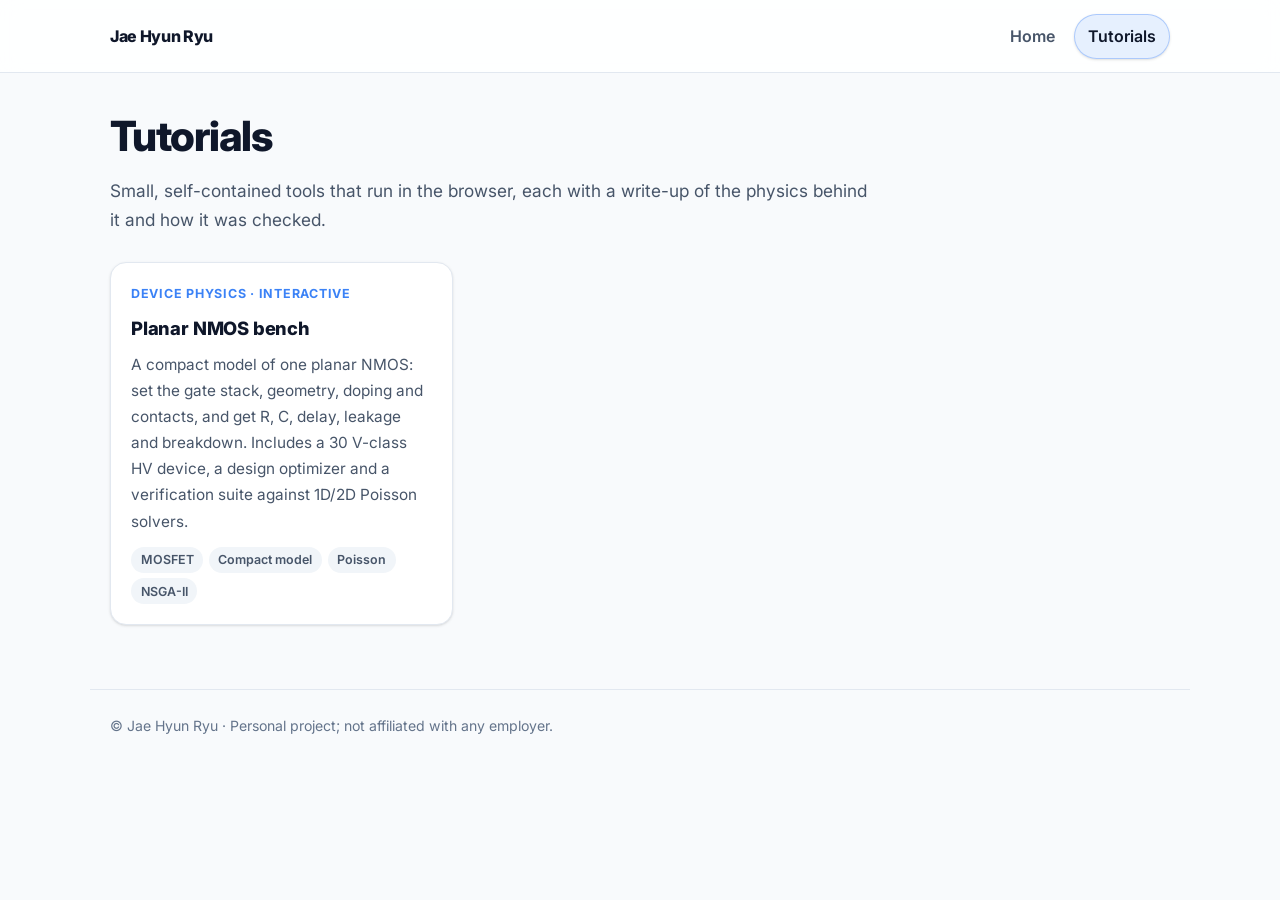
==== tutorials/index.html @ b60ccf27 "NMOS tutorial added" ====
<!DOCTYPE html>
<html lang="en">
<head>
<meta charset="UTF-8">
<meta name="viewport" content="width=device-width, initial-scale=1.0">
<title>Tutorials · Jae Hyun Ryu</title>
<meta name="description" content="Interactive tutorials by Jae Hyun Ryu: device physics and simulation you can run in the browser.">
<link href="https://fonts.googleapis.com/css2?family=Inter:wght@400;500;600;700;800&display=swap" rel="stylesheet">
<link rel="stylesheet" href="_style.css">
</head>
<body>
<header class="navbar">
  <div class="nav-inner">
    <a class="brand" href="../">Jae Hyun Ryu</a>
    <ul class="nav-links">
      <li><a href="../">Home</a></li>
      <li><a href="./" class="active">Tutorials</a></li>
    </ul>
  </div>
</header>
<main class="page">
  <h1>Tutorials</h1>
  <p class="lead">Small, self-contained tools that run in the browser, each with a write-up of the physics behind it and how it was checked.</p>
  <div class="grid">
    <a class="card tcard" href="planar-nmos/">
      <span class="kicker">Device physics · Interactive</span>
      <h2>Planar NMOS bench</h2>
      <p>A compact model of one planar NMOS: set the gate stack, geometry, doping and contacts, and get R, C, delay, leakage and breakdown. Includes a 30 V-class HV device, a design optimizer and a verification suite against 1D/2D Poisson solvers.</p>
      <div class="tags"><span class="tag">MOSFET</span><span class="tag">Compact model</span><span class="tag">Poisson</span><span class="tag">NSGA-II</span></div>
    </a>
  </div>
</main>
<footer>© Jae Hyun Ryu · Personal project; not affiliated with any employer.</footer>
</body>
</html>
---- tutorials/_style.css ----
:root{
  --bg:#f8fafc; --surface:#ffffff; --border:#e2e8f0; --text:#0f172a; --muted:#475569; --muted2:#64748b;
  --accent:#3b82f6; --accent-soft:rgba(59,130,246,.08); --accent-line:rgba(59,130,246,.3);
  --warn-bg:#fff7ed; --warn-line:#fdba74; --warn-ink:#9a3412;
  --code-bg:#f1f5f9;
  --shadow:0 1px 3px 0 rgb(0 0 0 / .1),0 1px 2px -1px rgb(0 0 0 / .1);
  --radius:16px;
}
*{margin:0;padding:0;box-sizing:border-box}
html{scroll-behavior:smooth;scroll-padding-top:84px}
body{font-family:'Inter',system-ui,-apple-system,sans-serif;background:var(--bg);color:var(--text);line-height:1.7;-webkit-font-smoothing:antialiased}
a{color:var(--accent)}
.navbar{position:sticky;top:0;z-index:1000;background:rgba(255,255,255,.85);backdrop-filter:blur(10px);-webkit-backdrop-filter:blur(10px);border-bottom:1px solid var(--border)}
.nav-inner{max-width:1100px;margin:0 auto;padding:.85rem 1.25rem;display:flex;align-items:center;justify-content:space-between;gap:1rem}
.brand{font-weight:800;letter-spacing:-.02em;color:var(--text);text-decoration:none;white-space:nowrap}
.nav-links{list-style:none;display:flex;flex-wrap:wrap;gap:.35rem;justify-content:flex-end}
.nav-links a{display:inline-flex;align-items:center;padding:.5rem .8rem;border-radius:999px;text-decoration:none;color:var(--muted);font-weight:600;border:1px solid transparent;transition:all .18s ease}
.nav-links a:hover{color:var(--text);background:var(--accent-soft);border-color:var(--accent-line)}
.nav-links a.active{color:var(--text);background:rgba(59,130,246,.12);border-color:rgba(59,130,246,.35);box-shadow:var(--shadow)}
.page{max-width:1100px;margin:0 auto;padding:2.5rem 1.25rem 4rem}
.crumbs{font-size:.9rem;color:var(--muted2);margin-bottom:1rem}
.crumbs a{color:var(--muted2);text-decoration:none}
.crumbs a:hover{color:var(--accent)}
h1{font-size:clamp(1.9rem,4vw,2.6rem);line-height:1.15;font-weight:800;letter-spacing:-.03em;margin-bottom:.9rem}
.lead{color:var(--muted);font-size:1.08rem;max-width:760px}
.btns{display:flex;flex-wrap:wrap;gap:.6rem;margin:1.4rem 0 .5rem}
.btn{display:inline-flex;align-items:center;gap:.45rem;padding:.6rem 1rem;border-radius:999px;border:1px solid var(--border);background:var(--surface);color:var(--text);font-weight:700;text-decoration:none;box-shadow:var(--shadow);transition:transform .15s ease,border-color .15s ease}
.btn:hover{transform:translateY(-1px);border-color:var(--accent-line)}
.btn.primary{background:var(--accent);border-color:var(--accent);color:#fff}
.card{background:var(--surface);border:1px solid var(--border);border-radius:var(--radius);box-shadow:var(--shadow);padding:1.25rem}
.grid{display:grid;grid-template-columns:repeat(auto-fill,minmax(300px,1fr));gap:1rem;margin-top:1.75rem}
.tcard{display:flex;flex-direction:column;gap:.5rem;text-decoration:none;color:inherit;transition:transform .15s ease,box-shadow .15s ease}
.tcard:hover{transform:translateY(-2px);box-shadow:0 10px 15px -3px rgb(0 0 0 / .1),0 4px 6px -4px rgb(0 0 0 / .1)}
.tcard .kicker{font-size:.78rem;font-weight:700;letter-spacing:.06em;text-transform:uppercase;color:var(--accent)}
.tcard h2{font-size:1.15rem;font-weight:800;letter-spacing:-.01em}
.tcard p{color:var(--muted);font-size:.96rem}
.tags{display:flex;flex-wrap:wrap;gap:.35rem;margin-top:.25rem}
.tag{font-size:.78rem;font-weight:600;color:var(--muted);background:var(--code-bg);border-radius:999px;padding:.15rem .6rem}
/* article */
.layout{display:grid;grid-template-columns:220px minmax(0,1fr);gap:2.5rem;align-items:start;margin-top:2rem}
.toc{position:sticky;top:92px;font-size:.9rem}
.toc b{display:block;font-size:.78rem;letter-spacing:.06em;text-transform:uppercase;color:var(--muted2);margin-bottom:.5rem}
.toc ol{list-style:none;display:flex;flex-direction:column;gap:.15rem;border-left:1px solid var(--border)}
.toc a{display:block;padding:.2rem .75rem;color:var(--muted);text-decoration:none;border-left:2px solid transparent;margin-left:-1px}
.toc a:hover{color:var(--text)}
.toc a.active{color:var(--accent);border-left-color:var(--accent);font-weight:600}
article{max-width:760px}
article section{padding:1.75rem 0;border-bottom:1px solid var(--border)}
article section:last-child{border-bottom:none}
article h2{font-size:1.5rem;font-weight:800;letter-spacing:-.02em;margin-bottom:.75rem}
article h3{font-size:1.08rem;font-weight:800;margin:1.4rem 0 .4rem}
article p{color:#1e293b;margin:.6rem 0}
article ul,article ol{padding-left:1.25rem;margin:.5rem 0}
article li{margin:.3rem 0;color:#1e293b}
.eq{font-family:'JetBrains Mono',ui-monospace,SFMono-Regular,Menlo,monospace;font-size:.92rem;background:var(--code-bg);border-radius:10px;padding:.7rem .9rem;margin:.7rem 0;overflow-x:auto;white-space:nowrap;color:#0f172a}
code{font-family:'JetBrains Mono',ui-monospace,SFMono-Regular,Menlo,monospace;font-size:.88em;background:var(--code-bg);border-radius:6px;padding:.05rem .35rem}
.note{border:1px solid var(--warn-line);background:var(--warn-bg);color:var(--warn-ink);border-radius:12px;padding:.85rem 1rem;margin:1.25rem 0;font-size:.95rem}
.note b{color:var(--warn-ink)}
.tip{border:1px solid var(--accent-line);background:var(--accent-soft);border-radius:12px;padding:.85rem 1rem;margin:1rem 0;font-size:.95rem}
.tablewrap{overflow-x:auto;margin:.8rem 0}
table{border-collapse:collapse;width:100%;font-size:.92rem;background:var(--surface)}
th,td{border:1px solid var(--border);padding:.45rem .6rem;text-align:left;vertical-align:top}
th{background:var(--code-bg);font-weight:700}
td.num{font-variant-numeric:tabular-nums;white-space:nowrap}
.steps{counter-reset:s;list-style:none;padding-left:0}
.steps li{counter-increment:s;position:relative;padding-left:2.2rem;margin:.65rem 0}
.steps li::before{content:counter(s);position:absolute;left:0;top:.1rem;width:1.5rem;height:1.5rem;border-radius:999px;background:var(--accent);color:#fff;font-size:.8rem;font-weight:700;display:flex;align-items:center;justify-content:center}
footer{max-width:1100px;margin:0 auto;padding:1.5rem 1.25rem 3rem;color:var(--muted2);font-size:.88rem;border-top:1px solid var(--border)}
@media (max-width:900px){.layout{grid-template-columns:minmax(0,1fr)}.toc{display:none}}
@media (max-width:640px){.nav-links a{padding:.4rem .6rem;font-size:.92rem}.page{padding:1.75rem 1rem 3rem}}
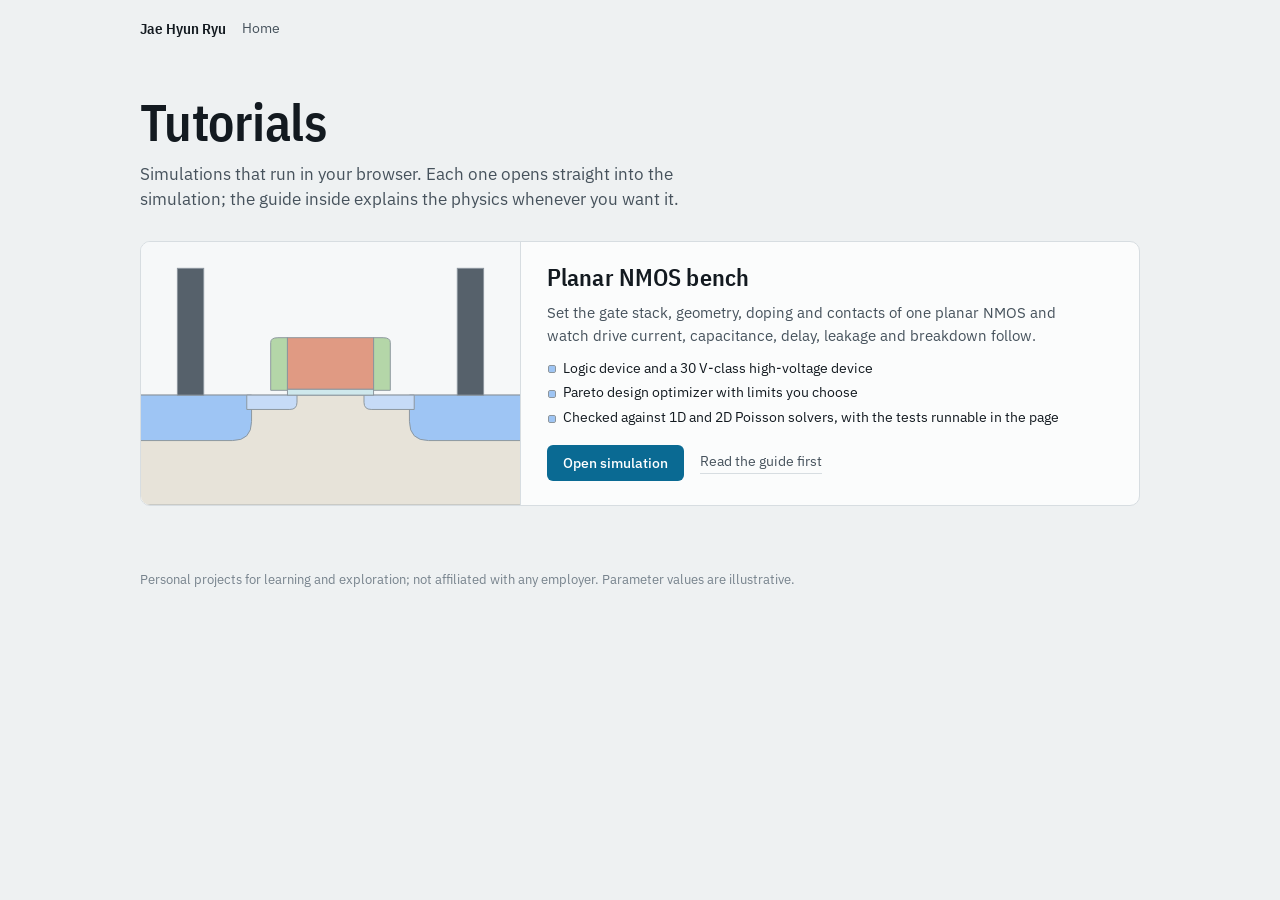
==== commit f707dc46: "NMOS tutorial added" ====
--- a/tutorials/index.html
+++ b/tutorials/index.html
@@ -4,32 +4,46 @@
 <meta charset="UTF-8">
 <meta name="viewport" content="width=device-width, initial-scale=1.0">
 <title>Tutorials · Jae Hyun Ryu</title>
-<meta name="description" content="Interactive tutorials by Jae Hyun Ryu: device physics and simulation you can run in the browser.">
-<link href="https://fonts.googleapis.com/css2?family=Inter:wght@400;500;600;700;800&display=swap" rel="stylesheet">
-<link rel="stylesheet" href="_style.css">
+<meta name="description" content="Interactive simulations by Jae Hyun Ryu that run in the browser, each with a guide to the physics behind it.">
+<link rel="preconnect" href="https://fonts.googleapis.com"><link rel="preconnect" href="https://fonts.gstatic.com" crossorigin>
+<link rel="stylesheet" href="https://fonts.googleapis.com/css2?family=IBM+Plex+Sans:wght@400;500;600&family=IBM+Plex+Sans+Condensed:wght@600&display=swap">
+<link rel="stylesheet" href="kit/gallery.css">
 </head>
 <body>
-<header class="navbar">
-  <div class="nav-inner">
-    <a class="brand" href="../">Jae Hyun Ryu</a>
-    <ul class="nav-links">
-      <li><a href="../">Home</a></li>
-      <li><a href="./" class="active">Tutorials</a></li>
-    </ul>
-  </div>
+<nav class="top" aria-label="Site"><a class="me" href="../">Jae Hyun Ryu</a><a href="../">Home</a></nav>
+<header class="head">
+  <h1>Tutorials</h1>
+  <p>Simulations that run in your browser. Each one opens straight into the simulation; the guide inside explains the physics whenever you want it.</p>
 </header>
-<main class="page">
-  <h1>Tutorials</h1>
-  <p class="lead">Small, self-contained tools that run in the browser, each with a write-up of the physics behind it and how it was checked.</p>
-  <div class="grid">
-    <a class="card tcard" href="planar-nmos/">
-      <span class="kicker">Device physics · Interactive</span>
-      <h2>Planar NMOS bench</h2>
-      <p>A compact model of one planar NMOS: set the gate stack, geometry, doping and contacts, and get R, C, delay, leakage and breakdown. Includes a 30 V-class HV device, a design optimizer and a verification suite against 1D/2D Poisson solvers.</p>
-      <div class="tags"><span class="tag">MOSFET</span><span class="tag">Compact model</span><span class="tag">Poisson</span><span class="tag">NSGA-II</span></div>
-    </a>
-  </div>
-</main>
-<footer>© Jae Hyun Ryu · Personal project; not affiliated with any employer.</footer>
+<main class="list" id="list"></main>
+<footer>Personal projects for learning and exploration; not affiliated with any employer. Parameter values are illustrative.</footer>
+
+<script>
+/* Add a tutorial: append an entry. plate = inline SVG (viewBox 0 0 380 220), drawn with the material colours. */
+var TUTORIALS=[
+ {href:"planar-nmos/", title:"Planar NMOS bench",
+  what:"Set the gate stack, geometry, doping and contacts of one planar NMOS and watch drive current, capacitance, delay, leakage and breakdown follow.",
+  facts:["Logic device and a 30 V-class high-voltage device","Pareto design optimizer with limits you choose","Checked against 1D and 2D Poisson solvers, with the tests runnable in the page"],
+  plate:'<svg viewBox="0 0 380 220" preserveAspectRatio="xMidYMid slice" role="img" aria-label="Cross-section of a planar NMOS: gate, spacers, source and drain, contact plugs">'
+   +'<g stroke="var(--m-edge)" stroke-width=".8">'
+   +'<rect x="0" y="128" width="380" height="92" fill="var(--m-si)"/>'
+   +'<rect x="0" y="128" width="26" height="70" fill="var(--m-ox)"/><rect x="354" y="128" width="26" height="70" fill="var(--m-ox)"/>'
+   +'<path d="M26 128H124V150Q124 166 108 166H26Z" fill="var(--m-np)"/><path d="M354 128H256V150Q256 166 272 166H354Z" fill="var(--m-np)"/>'
+   +'<path d="M120 128H162V134Q162 140 156 140H120Z" fill="var(--m-next)"/><path d="M260 128H218V134Q218 140 224 140H260Z" fill="var(--m-next)"/>'
+   +'<path d="M140 124V84Q140 80 146 80H154V124Z" fill="var(--m-sp)"/><path d="M240 124V84Q240 80 234 80H226V124Z" fill="var(--m-sp)"/>'
+   +'<rect x="154" y="123" width="72" height="5" fill="var(--m-ox)"/>'
+   +'<rect x="154" y="80" width="72" height="43" fill="var(--m-poly)"/>'
+   +'<rect x="62" y="22" width="22" height="106" fill="var(--m-w)"/><rect x="296" y="22" width="22" height="106" fill="var(--m-w)"/>'
+   +'</g></svg>'}
+];
+var list=document.getElementById("list");
+list.innerHTML=TUTORIALS.map(function(t){
+  return '<article class="item">'
+   +'<a class="plate" href="'+t.href+'" tabindex="-1" aria-hidden="true">'+t.plate+'<span class="ring"></span></a>'
+   +'<div class="text"><h2><a href="'+t.href+'">'+t.title+'</a></h2><p class="what">'+t.what+'</p>'
+   +'<ul class="facts">'+t.facts.map(function(f){return '<li>'+f+'</li>';}).join("")+'</ul>'
+   +'<div class="acts"><a class="go" href="'+t.href+'">Open simulation</a><a class="sub" href="'+t.href+'#guide">Read the guide first</a></div></div></article>';
+}).join("");
+</script>
 </body>
 </html>
--- a/tutorials/kit/gallery.css
+++ b/tutorials/kit/gallery.css
@@ -0,0 +1,45 @@
+/* Tutorials index. Same material as the simulators: IBM Plex, cool grey bench, petrol blue. */
+:root{
+  --bg:#EEF1F2; --panel:#FBFCFC; --ink:#131A20; --ink2:#46525C; --muted:#76828C; --line:#D7DDE1;
+  --accent:#0A6A93; --accent-soft:#DCEBF2; --accent-ink:#FFFFFF;
+  --m-si:#E7E3D9; --m-np:#9EC5F4; --m-next:#C6DBF7; --m-ox:#CFE8EC; --m-poly:#E09A83; --m-sp:#B4D6A8; --m-w:#56616B; --m-edge:#8B959D; --m-ild:#F6F8F9;
+  --sans:"IBM Plex Sans",system-ui,-apple-system,"Segoe UI",sans-serif; --cond:"IBM Plex Sans Condensed","IBM Plex Sans",sans-serif; --mono:"IBM Plex Mono",ui-monospace,monospace;
+}
+@media (prefers-color-scheme:dark){:root{
+  color-scheme:dark; --bg:#0E1316; --panel:#161D21; --ink:#E7ECEF; --ink2:#AAB5BD; --muted:#7D8993; --line:#29333A;
+  --accent:#4FB0D9; --accent-soft:#16303B; --accent-ink:#06151C;
+  --m-si:#3A3731; --m-np:#2D5C93; --m-next:#264366; --m-ox:#1E3B42; --m-poly:#8A4B39; --m-sp:#3C5E36; --m-w:#A4B0BA; --m-edge:#56626B; --m-ild:#1A2227;
+}}
+*{box-sizing:border-box;margin:0;padding:0}
+body{background:var(--bg);color:var(--ink);font:15px/1.55 var(--sans);-webkit-font-smoothing:antialiased}
+a{color:var(--accent)}
+:focus-visible{outline:2px solid var(--accent);outline-offset:2px;border-radius:3px}
+.top{max-width:1040px;margin:0 auto;padding:18px 20px 0;display:flex;align-items:center;gap:16px;font-size:13.5px}
+.top a{color:var(--ink2);text-decoration:none}
+.top a:hover{color:var(--accent)}
+.top .me{font:600 15px var(--cond);color:var(--ink)}
+.head{max-width:1040px;margin:0 auto;padding:56px 20px 28px}
+.head h1{font:600 clamp(34px,5vw,52px)/1.05 var(--cond);letter-spacing:-.01em}
+.head p{margin-top:12px;max-width:62ch;color:var(--ink2);font-size:16.5px}
+.list{max-width:1040px;margin:0 auto;padding:0 20px 64px;display:flex;flex-direction:column;gap:18px}
+.item{display:grid;grid-template-columns:minmax(0,380px) minmax(0,1fr);background:var(--panel);border:1px solid var(--line);border-radius:10px;overflow:hidden}
+.plate{display:block;position:relative;background:var(--m-ild);border-right:1px solid var(--line);min-height:220px}
+.plate svg{position:absolute;inset:0;width:100%;height:100%;display:block}
+.plate:hover .ring,.plate:focus-visible .ring{opacity:1}
+.ring{position:absolute;inset:0;box-shadow:inset 0 0 0 2px var(--accent);opacity:0;transition:opacity .15s}
+.text{padding:22px 26px 24px;display:flex;flex-direction:column;gap:10px;min-width:0}
+.text h2{font:600 24px/1.15 var(--cond);letter-spacing:.005em}
+.text h2 a{color:var(--ink);text-decoration:none}
+.text h2 a:hover{color:var(--accent)}
+.text .what{color:var(--ink2);max-width:60ch}
+.facts{list-style:none;display:flex;flex-direction:column;gap:3px;font-size:14px;color:var(--ink)}
+.facts li{padding-left:16px;position:relative}
+.facts li::before{content:"";position:absolute;left:2px;top:.62em;width:6px;height:6px;border-radius:1px;background:var(--m-np);outline:1px solid var(--m-edge)}
+.acts{display:flex;flex-wrap:wrap;align-items:center;gap:16px;margin-top:auto;padding-top:6px}
+.go{display:inline-flex;align-items:center;height:36px;padding:0 16px;border-radius:6px;background:var(--accent);color:var(--accent-ink);font:500 14px var(--sans);text-decoration:none}
+.go:hover{filter:brightness(1.08)}
+.sub{font-size:14px;color:var(--ink2);text-decoration:none;border-bottom:1px solid var(--line)}
+.sub:hover{color:var(--accent);border-color:var(--accent)}
+.soon{border:1px dashed var(--line);border-radius:10px;padding:16px 20px;color:var(--muted);font-size:14px}
+footer{max-width:1040px;margin:0 auto;padding:0 20px 40px;color:var(--muted);font-size:13px}
+@media (max-width:760px){.item{grid-template-columns:minmax(0,1fr)}.plate{border-right:0;border-bottom:1px solid var(--line);min-height:190px}.head{padding-top:36px}}
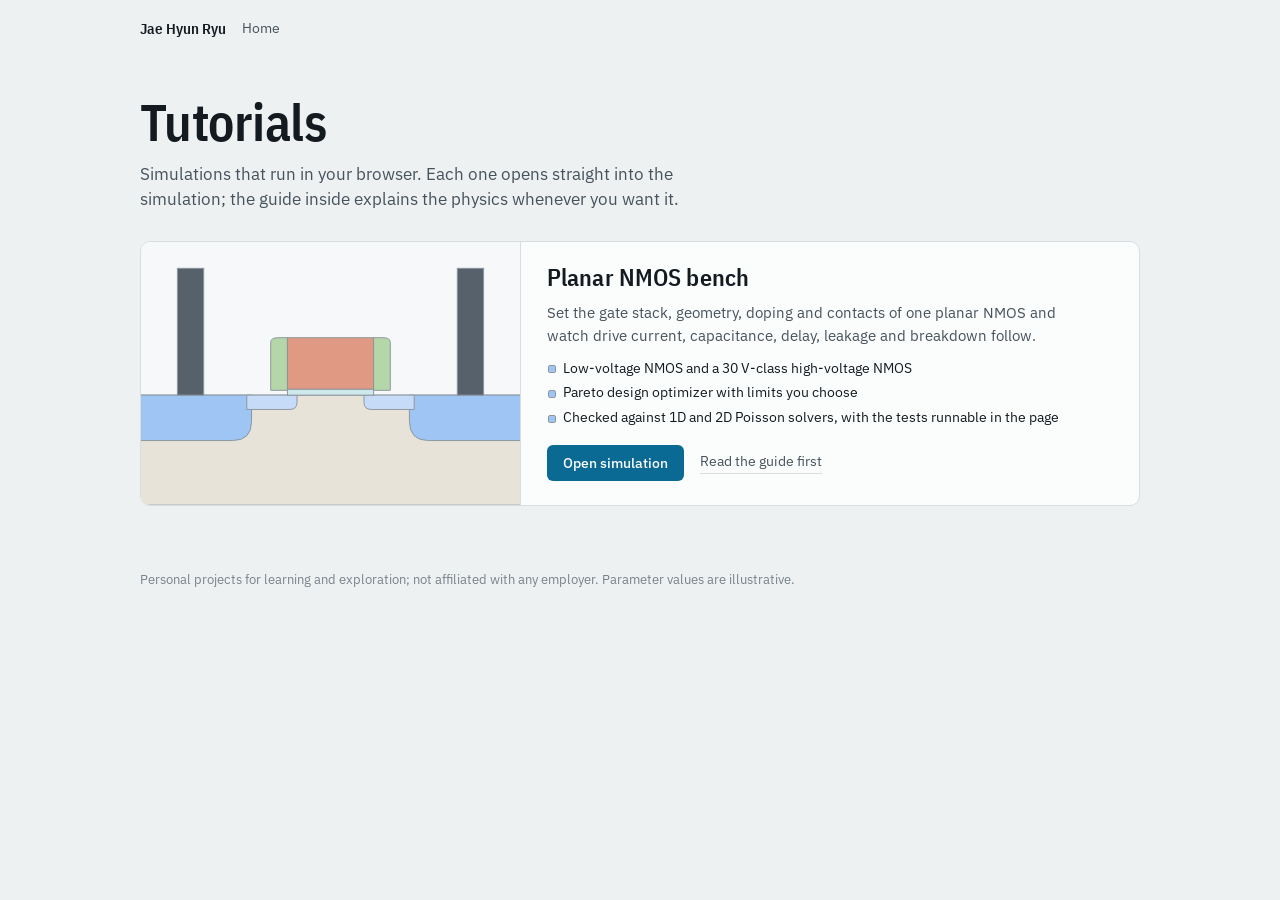
==== commit c1e5919d: "naming fixed" ====
--- a/tutorials/index.html
+++ b/tutorials/index.html
@@ -23,7 +23,7 @@
 var TUTORIALS=[
  {href:"planar-nmos/", title:"Planar NMOS bench",
   what:"Set the gate stack, geometry, doping and contacts of one planar NMOS and watch drive current, capacitance, delay, leakage and breakdown follow.",
-  facts:["Logic device and a 30 V-class high-voltage device","Pareto design optimizer with limits you choose","Checked against 1D and 2D Poisson solvers, with the tests runnable in the page"],
+  facts:["Low-voltage NMOS and a 30 V-class high-voltage NMOS","Pareto design optimizer with limits you choose","Checked against 1D and 2D Poisson solvers, with the tests runnable in the page"],
   plate:'<svg viewBox="0 0 380 220" preserveAspectRatio="xMidYMid slice" role="img" aria-label="Cross-section of a planar NMOS: gate, spacers, source and drain, contact plugs">'
    +'<g stroke="var(--m-edge)" stroke-width=".8">'
    +'<rect x="0" y="128" width="380" height="92" fill="var(--m-si)"/>'
